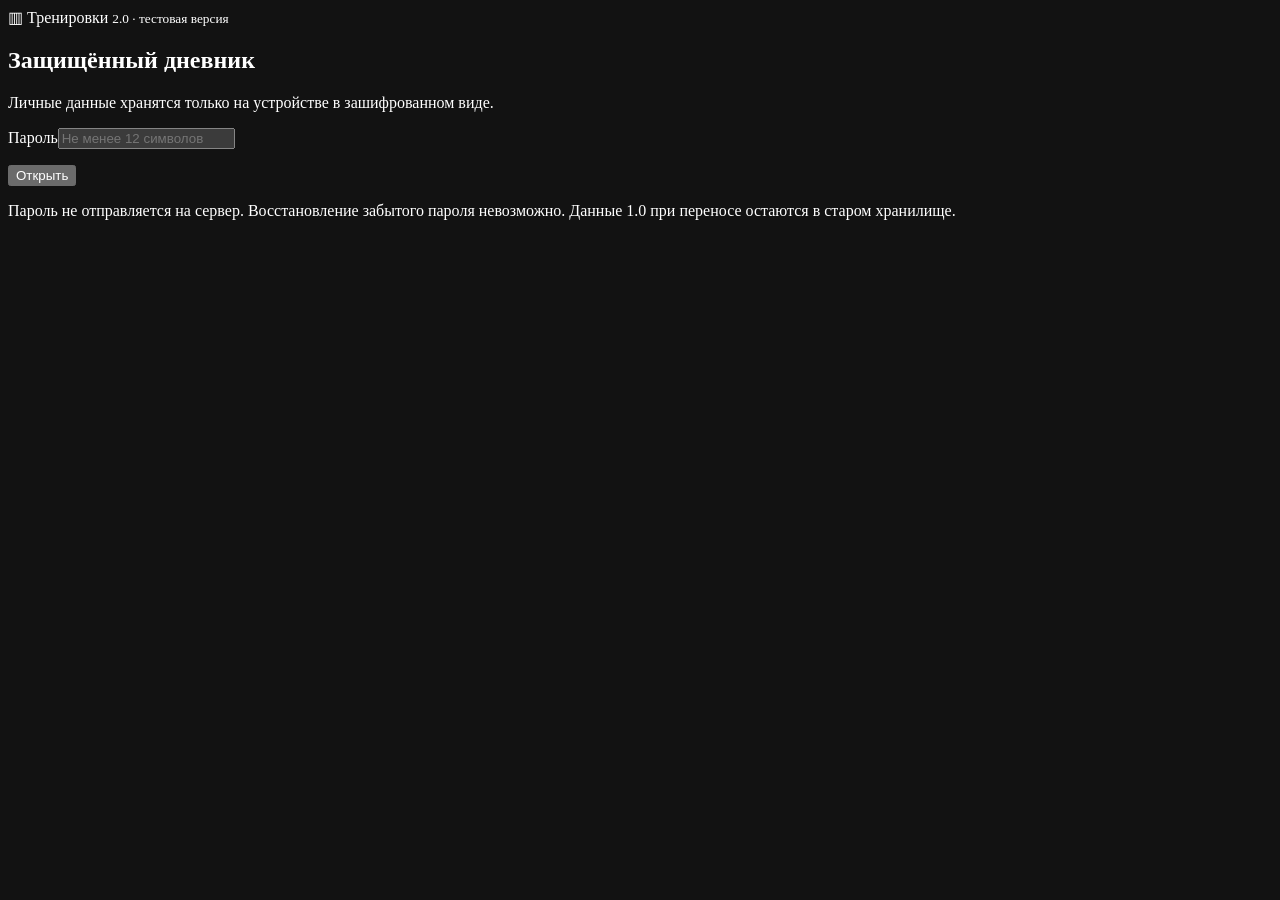
==== v2/index.html @ d279d719 "feat(v2): add v2/index.html" ====
<!DOCTYPE html><html lang="ru"><head>
<meta charset="utf-8"><meta name="viewport" content="width=device-width,initial-scale=1,viewport-fit=cover"><meta name="theme-color" content="#090a0c"><meta name="color-scheme" content="dark">
<meta name="description" content="Локальный зашифрованный дневник тренировок"><title>Тренировки 2.0 · Разработка</title>
<link rel="manifest" href="./manifest.webmanifest"><link rel="icon" type="image/svg+xml" href="./assets/icon.svg"><link rel="stylesheet" href="./style.css"></head>
<body>
<div id="auth" class="auth-screen"><section class="auth-card"><div class="brand"><span class="brand-icon">▥</span> Тренировки <small>2.0 · тестовая версия</small></div><h1 id="auth-title">Защищённый дневник</h1><p id="auth-desc" class="muted">Личные данные хранятся только на устройстве в зашифрованном виде.</p><form id="auth-form"><label>Пароль<input id="auth-pass" type="password" autocomplete="current-password" minlength="12" required placeholder="Не менее 12 символов"></label><label id="auth-confirm-wrap" hidden>Повтори пароль<input id="auth-confirm" type="password" autocomplete="new-password" minlength="12"></label><p class="error" id="auth-error" role="alert"></p><button id="auth-submit" class="primary" type="submit">Открыть</button></form><p class="footnote">Пароль не отправляется на сервер. Восстановление забытого пароля невозможно. Данные 1.0 при переносе остаются в старом хранилище.</p></section></div>
<div id="app" hidden><header class="appbar"><span class="brand"><span class="brand-icon">▥</span> Тренировки</span><span class="buildtag">v2 · dev</span></header><main id="panel"></main><nav id="tabs" aria-label="Разделы приложения">
<button data-tab="today"><span>⌂</span>Сегодня</button><button data-tab="calendar"><span>▦</span>Календарь</button><button data-tab="programs"><span>▱</span>Программы</button><button data-tab="progress"><span>▥</span>Прогресс</button><button data-tab="profile"><span>♙</span>Профиль</button></nav></div>
<dialog id="dialog" aria-labelledby="dialog-title"><div class="dialog-body"><button id="dialog-close" class="close" aria-label="Закрыть">×</button><h2 id="dialog-title"></h2><div id="dialog-content"></div></div></dialog>
<div class="toast" id="toast" role="status" aria-live="polite"></div><input type="file" id="backup-file" accept=".json,application/json" hidden>
<script type="module" src="./js/app.mjs"></script></body></html>
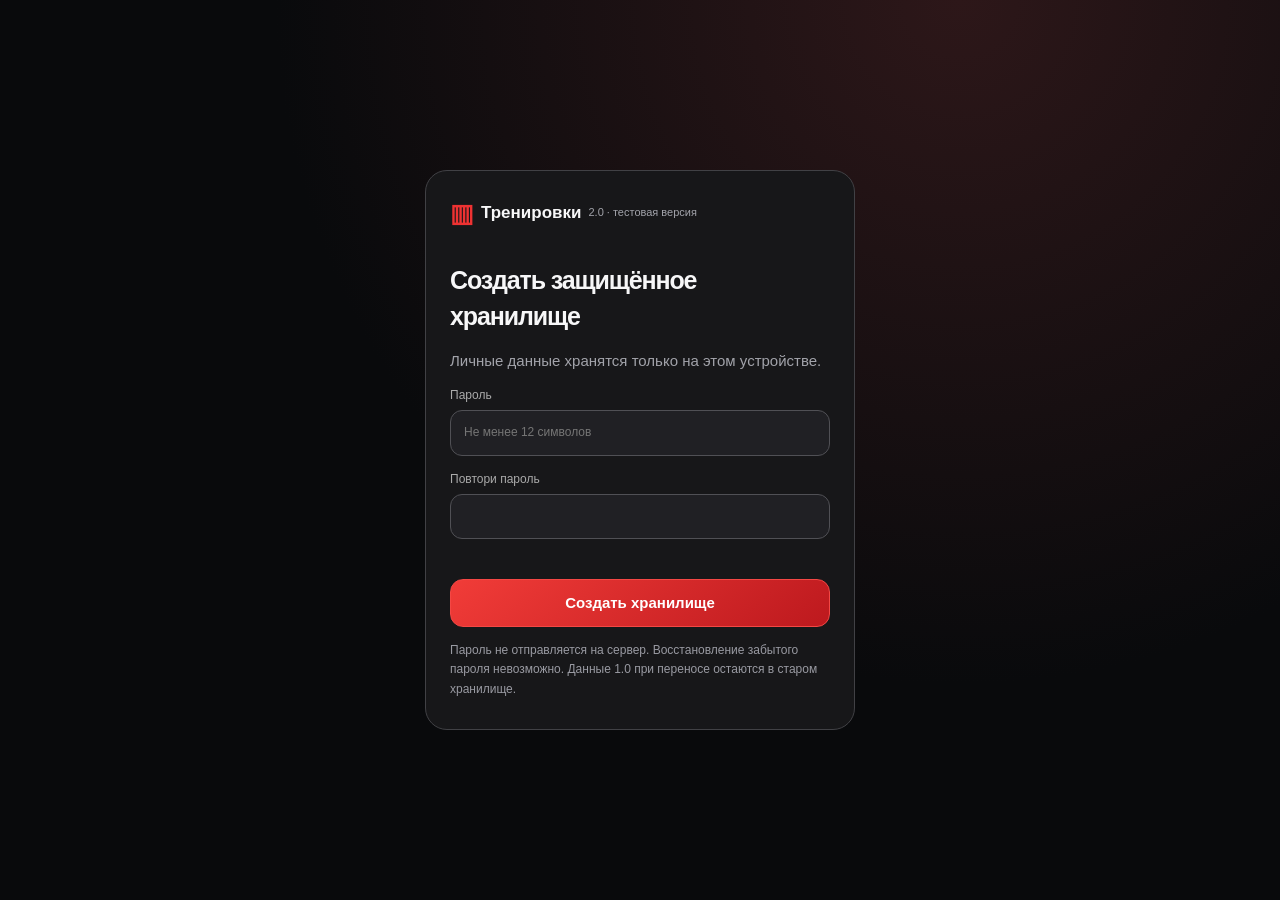
==== commit 47aeb70b: "feat(v2): prepare isolated HTTPS preview and iPhone icons (v2/index.html)" ====
--- a/v2/index.html
+++ b/v2/index.html
@@ -1,11 +1,11 @@
 <!DOCTYPE html><html lang="ru"><head>
 <meta charset="utf-8"><meta name="viewport" content="width=device-width,initial-scale=1,viewport-fit=cover"><meta name="theme-color" content="#090a0c"><meta name="color-scheme" content="dark">
 <meta name="description" content="Локальный зашифрованный дневник тренировок"><title>Тренировки 2.0 · Разработка</title>
-<link rel="manifest" href="./manifest.webmanifest"><link rel="icon" type="image/svg+xml" href="./assets/icon.svg"><link rel="stylesheet" href="./style.css"></head>
+<link rel="apple-touch-icon" href="./assets/icon-180.png"><link rel="manifest" href="./manifest.webmanifest"><link rel="icon" type="image/svg+xml" href="./assets/icon.svg"><link rel="stylesheet" href="./style.css"></head>
 <body>
-<div id="auth" class="auth-screen"><section class="auth-card"><div class="brand"><span class="brand-icon">▥</span> Тренировки <small>2.0 · тестовая версия</small></div><h1 id="auth-title">Защищённый дневник</h1><p id="auth-desc" class="muted">Личные данные хранятся только на устройстве в зашифрованном виде.</p><form id="auth-form"><label>Пароль<input id="auth-pass" type="password" autocomplete="current-password" minlength="12" required placeholder="Не менее 12 символов"></label><label id="auth-confirm-wrap" hidden>Повтори пароль<input id="auth-confirm" type="password" autocomplete="new-password" minlength="12"></label><p class="error" id="auth-error" role="alert"></p><button id="auth-submit" class="primary" type="submit">Открыть</button></form><p class="footnote">Пароль не отправляется на сервер. Восстановление забытого пароля невозможно. Данные 1.0 при переносе остаются в старом хранилище.</p></section></div>
+<div id="auth" class="auth-screen"><section class="auth-card"><div class="brand"><span class="brand-icon">▥</span> Тренировки <small>2.0 · тестовая версия</small></div><h1 id="auth-title">Защищённый дневник</h1><p id="auth-desc" class="muted">Личные данные хранятся только на устройстве в зашифрованном виде.</p><form id="auth-form"><label>Пароль<input id="auth-pass" type="password" autocomplete="current-password" minlength="12" required placeholder="Не менее 12 символов"></label><label id="auth-confirm-wrap" hidden>Повтори пароль<input id="auth-confirm" type="password" autocomplete="new-password" minlength="12"></label><p class="error" id="auth-error" role="alert"></p><button id="auth-submit" class="primary" type="submit">Открыть</button></form><button id="auth-import-v1" class="secondary" type="button" hidden>Перенести из зашифрованной копии 1.0</button><input type="file" id="auth-import-file" accept=".json,application/json" hidden><p class="footnote">Пароль не отправляется на сервер. Восстановление забытого пароля невозможно. Данные 1.0 при переносе остаются в старом хранилище.</p></section></div>
 <div id="app" hidden><header class="appbar"><span class="brand"><span class="brand-icon">▥</span> Тренировки</span><span class="buildtag">v2 · dev</span></header><main id="panel"></main><nav id="tabs" aria-label="Разделы приложения">
 <button data-tab="today"><span>⌂</span>Сегодня</button><button data-tab="calendar"><span>▦</span>Календарь</button><button data-tab="programs"><span>▱</span>Программы</button><button data-tab="progress"><span>▥</span>Прогресс</button><button data-tab="profile"><span>♙</span>Профиль</button></nav></div>
 <dialog id="dialog" aria-labelledby="dialog-title"><div class="dialog-body"><button id="dialog-close" class="close" aria-label="Закрыть">×</button><h2 id="dialog-title"></h2><div id="dialog-content"></div></div></dialog>
 <div class="toast" id="toast" role="status" aria-live="polite"></div><input type="file" id="backup-file" accept=".json,application/json" hidden>
-<script type="module" src="./js/app.mjs"></script></body></html>
+<script type="module" src="./js/app.mjs"></script></body></html>
--- a/v2/style.css
+++ b/v2/style.css
@@ -0,0 +1,22 @@
+:root{--bg:#090a0c;--surface:#151619;--surface2:#1d1e22;--border:#393a3f;--txt:#f7f7f8;--muted:#a2a3aa;--red:#ee3232;--red2:#bd171d;--good:#4dd18a;--amber:#ffcb58;--radius:18px;--safe:env(safe-area-inset-bottom,0px)}
+*{box-sizing:border-box}html{color-scheme:dark}body{margin:0;background:radial-gradient(ellipse at 75% -6%,#232429 0%,transparent 38%),var(--bg);color:var(--txt);font:15px/1.45 -apple-system,BlinkMacSystemFont,'Segoe UI',sans-serif}button,input,select,textarea{font:inherit;color:inherit}button{cursor:pointer}button,input,select,textarea{outline-offset:3px}button:focus-visible,input:focus-visible,select:focus-visible{outline:2px solid #ff6464}button:disabled{opacity:.48;cursor:default}a{color:#ff6161}h1{font-size:33px;letter-spacing:-.045em;margin:4px 0 16px}h2{font-size:22px;letter-spacing:-.028em;margin:0 0 14px}h3{font-size:17px;margin:0 0 10px}p{margin:6px 0}.muted{color:var(--muted)}.tiny{font-size:12px}.error{color:#ffa3a3;min-height:20px}.footnote{color:#999aa2;font-size:12px;line-height:1.6}.brand{font-size:17px;font-weight:800;display:inline-flex;align-items:center;gap:9px}.brand-icon{color:var(--red);font-size:25px;font-weight:950}.brand small{font-size:11px;color:var(--muted);font-weight:500}.appbar{max-width:850px;margin:auto;padding:calc(12px + env(safe-area-inset-top,0px)) 18px 3px;display:flex;align-items:center;justify-content:space-between}.buildtag{font-size:11px;color:#6c6d77;border:1px solid #33343a;border-radius:99px;padding:4px 8px}main{max-width:850px;margin:auto;padding:15px 16px calc(106px + var(--safe));min-height:80vh}.headrow,.between{display:flex;justify-content:space-between;align-items:center;gap:10px}.row{display:flex;align-items:center;gap:10px}.col{display:flex;flex-direction:column;gap:10px}.subhead{font-size:22px;font-weight:750;margin:22px 0 12px}.card{background:linear-gradient(160deg,rgba(34,35,40,.88),#111216);border:1px solid var(--border);border-radius:var(--radius);padding:16px;margin-bottom:12px;box-shadow:0 6px 22px #0002}.card.alert{border-color:#8c2527;background:linear-gradient(140deg,#2e1114,#190d10)}.card h3{margin:0 0 5px}.card .muted{font-size:13px}.primary,.secondary,.outline,.chip,.circle-btn{background:var(--surface2);border:1px solid #505159;border-radius:13px;padding:12px 15px;font-weight:650;min-height:44px;text-align:center}.primary{background:linear-gradient(140deg,#f13c38,#bd191e);border-color:#f44744;color:white}.secondary{background:linear-gradient(145deg,#25262a,#1a1b1e)}.outline{background:#241114;border-color:#bb3034;color:#ff6969}.danger{color:#ff8080}.wide{width:100%}.smallbtn{font-size:12px;min-height:36px;padding:7px 11px}.buttons{display:flex;gap:8px;align-items:center;flex-wrap:wrap}.buttons>*{flex:1}.chip{min-height:32px;padding:7px 12px;border-radius:30px;font-size:12px;font-weight:550;white-space:nowrap}.chip.active{background:var(--red2);border-color:var(--red);color:white}.chipwrap{display:flex;gap:7px;overflow-x:auto;padding:4px 0 10px;scrollbar-width:none}.chipwrap::-webkit-scrollbar{display:none}.badge{display:inline-block;border:1px solid #45464a;border-radius:30px;padding:4px 8px;font-size:11px;color:#ccc;white-space:nowrap}.badge.completed{border-color:#236f50;color:#70e7ac}.badge.partial{border-color:#8f691f;color:#ffda83}.badge.in_progress{border-color:#a32430;color:#ff8b89}.badge.missed{color:#ddd}.badge.planned{color:#aaa}.badge.legacy{color:#f4bd75}.dot{display:inline-block;width:7px;height:7px;border-radius:50%;background:#888;margin:1px}.dot.completed{background:var(--good)}.dot.partial{background:var(--amber)}.dot.in_progress{background:var(--red)}.dot.missed{background:#7c7e86}.dot.planned{background:#c0c0c5}.dot.legacy{background:#aa91e8}.data{font-weight:800;font-size:25px}.red{color:#ff4545}.green{color:var(--good)}.mini{font-size:11px;color:var(--muted)}.metric-grid{display:grid;grid-template-columns:repeat(2,minmax(0,1fr));gap:9px}.metric{background:#191a1e;border:1px solid #303138;border-radius:13px;padding:12px}.metric .data{font-size:23px}.progressbar{height:8px;background:#3c3c41;border-radius:99px;overflow:hidden;margin:11px 0}.progressbar i{display:block;height:100%;background:linear-gradient(90deg,#db2027,#ff5148);border-radius:99px}.workout-card{display:grid;gap:9px}.workout-title{font-size:17px;font-weight:800}.workout-top{display:flex;gap:9px;align-items:flex-start;justify-content:space-between}.workout-top>div{min-width:0}.hr{height:1px;background:#393a3e;margin:12px 0}.calendar-grid{display:grid;grid-template-columns:repeat(7,minmax(0,1fr));gap:5px}.calday{border:1px solid transparent;background:transparent;border-radius:11px;min-height:56px;padding:6px 0;display:flex;flex-direction:column;align-items:center;gap:4px;font-weight:600}.calday.today{border-color:#7e3131}.calday.selected{background:#3b1618;border-color:var(--red)}.calday.outside{opacity:.34}.caldots{white-space:nowrap;line-height:8px}.caldots .dot{width:5px;height:5px;margin:0 1px}.calweekday{font-size:12px;color:#a2a2aa;text-align:center;padding:8px 0}.calendar-toolbar{display:flex;align-items:center;justify-content:space-between;gap:7px;margin-bottom:10px}.week-label{font-size:15px;font-weight:750}.calnav{width:39px;min-width:39px;padding:5px;font-size:23px}.formgrid{display:grid;grid-template-columns:repeat(2,minmax(0,1fr));gap:10px}.field{display:flex;flex-direction:column;gap:5px;margin-bottom:10px;font-size:12px;color:var(--muted)}.field input,.field select,.field textarea,textarea,input[type='search']{display:block;background:#191a1e;border:1px solid #484951;border-radius:11px;padding:12px;color:var(--txt);width:100%;min-width:0}.field textarea{min-height:73px}.field input[type='checkbox']{width:auto}.seg{display:flex;background:#191a1e;border:1px solid var(--border);border-radius:13px;padding:3px;gap:3px}.seg button{flex:1;border:0;background:transparent;padding:9px;color:#babac0;border-radius:10px}.seg button.active{background:var(--red2);color:white}.exercise-row{padding:12px;background:#1b1c20;border-radius:13px;border:1px solid #38393c;margin:8px 0}.exercise-row summary{cursor:pointer;font-weight:750;list-style:none;display:flex;justify-content:space-between;align-items:center;gap:8px}.exercise-row summary::-webkit-details-marker{display:none}.setrow{display:grid;grid-template-columns:28px 1fr 1fr;gap:10px;align-items:center;padding:9px 0;border-bottom:1px solid #39393f}.setrow:last-child{border:0}.setrow input[type='checkbox']{appearance:none;width:25px;height:25px;border:2px solid #777;border-radius:50%;margin:0}.setrow input[type='checkbox']:checked{background:var(--red);border-color:var(--red)}.setrow input[type='checkbox']:checked:before{content:'✓';color:white;font-size:17px;display:block;text-align:center;line-height:22px}.setrow input[type=number]{width:100%;min-width:0;border:1px solid #49494d;border-radius:9px;background:#24252a;padding:8px}.rating{width:100%;accent-color:var(--red)}.rating-wrap{border:1px solid #33353a;background:#191a1f;border-radius:13px;padding:11px 14px;margin:9px 0}.rating-wrap .between{font-size:13px}.rating-wrap output{color:#ff6868;font-weight:800}.auth-screen{min-height:100dvh;display:grid;place-items:center;padding:20px;background:radial-gradient(circle at 75% 0,#2d1719,#090a0c 52%)}.auth-card{width:min(430px,100%);background:#171719;border:1px solid #414145;border-radius:22px;padding:24px}.auth-card h1{font-size:25px;margin-top:30px}.auth-card label{font-size:12px;color:#aaa;display:block;margin-top:15px}.auth-card input{display:block;background:#202024;color:white;border:1px solid #505055;border-radius:12px;padding:13px;width:100%;margin-top:6px}.auth-card .primary{width:100%;margin:8px 0}.auth-card .brand{gap:7px}.auth-card .brand small{margin-left:auto}.toast{position:fixed;z-index:21;bottom:calc(84px + var(--safe));left:50%;transform:translateX(-50%);border-radius:10px;background:#36363a;color:white;padding:11px 16px;max-width:92vw;min-width:200px;text-align:center;font-size:13px;opacity:0;pointer-events:none;transition:opacity .2s;box-shadow:0 12px 40px #000c}.toast.show{opacity:1}#tabs{position:fixed;bottom:0;left:0;right:0;display:flex;justify-content:space-around;max-width:850px;margin:auto;border-top:1px solid #36373c;background:rgba(15,15,17,.96);padding:9px 2px calc(9px + var(--safe));z-index:10;backdrop-filter:blur(18px)}#tabs button{border:0;background:none;color:#aaa;display:flex;flex-direction:column;align-items:center;gap:2px;font-size:10px;padding:0 4px;min-width:54px;min-height:48px}#tabs button span{font-size:25px;line-height:26px}#tabs button.active{color:#ff5151}#dialog{border:1px solid #45464b;border-radius:19px;padding:0;background:#16171a;color:white;width:min(500px,calc(100% - 24px));max-height:min(85dvh,850px);box-shadow:0 30px 80px #000c}#dialog::backdrop{background:#000b;backdrop-filter:blur(2px)}.dialog-body{padding:22px 18px;overflow:auto;max-height:85dvh}.dialog-body h2{padding-right:38px}.close{position:absolute;top:10px;right:12px;font-size:27px;color:#aaa;background:transparent;border:none;padding:6px 10px}.warning{padding:12px;background:#331e17;border:1px solid #7a4a29;border-radius:12px;font-size:12px;color:#f6cfb7}.actions-edge{display:flex;gap:8px;justify-content:space-between;margin:17px 0 8px}.list{display:flex;flex-direction:column;gap:7px}.list-item{background:#1c1d20;border:1px solid #3c3d43;border-radius:13px;padding:12px}.linkbtn{color:#ff6060;background:none;border:0;padding:6px;text-decoration:underline}.pillset{display:flex;gap:6px;flex-wrap:wrap}.chart{width:100%;height:130px}.chart polyline{fill:none;stroke:#ff4545;stroke-width:3;stroke-linejoin:round;stroke-linecap:round}.chart circle{fill:#ff4545}.chart line{stroke:#3b3c41;stroke-dasharray:4 5}.empty{padding:20px;text-align:center;border:1px dashed #3e3f44;border-radius:14px;color:#999}.session-nav{position:sticky;bottom:calc(70px + var(--safe));padding:12px 0 6px;background:linear-gradient(transparent,#090a0c 20%);z-index:2}
+@media(min-width:600px){main{padding:22px 24px 115px}.metric-grid{grid-template-columns:repeat(4,1fr)}.calday{min-height:74px}}@media(max-width:370px){.appbar{padding-left:13px;padding-right:13px}main{padding-left:12px;padding-right:12px}#tabs button{min-width:47px}.chip{font-size:11px}.calendar-grid{gap:2px}.calday{min-height:50px}.workout-title{font-size:15px}}
+[hidden]{display:none!important}
+
+/* v2 progress detail and comparison views */
+.table-scroll{max-width:100%;overflow-x:auto;margin-top:12px;border:1px solid var(--border);border-radius:12px}
+table.comparison{border-collapse:collapse;min-width:450px;width:100%;font-size:12px}
+.comparison th,.comparison td{border-bottom:1px solid #393a3d;padding:11px 9px;text-align:left;white-space:nowrap}
+.comparison thead{background:#25262a;color:#e7e7e9}
+.comparison th:first-child{position:sticky;left:0;background:#242427;min-width:115px}
+.comparison tbody th:first-child{background:#1b1c20;font-weight:600}
+.pain-legend{display:flex;gap:20px;flex-wrap:wrap;color:#d2d3d7;font-size:11px;margin:7px 0 4px}
+.pain-legend span:first-child{color:#fc5e60}
+.pain-legend span:last-child{color:#efbc5c}
+.chart line.before-line{stroke:#fc5e60;stroke-width:2.5;stroke-dasharray:none}
+.chart line.after-line{stroke:#efbc5c;stroke-width:2.5;stroke-dasharray:none}
+.chart circle.before-line{fill:#fc5e60}
+.chart circle.after-line{fill:#efbc5c}
+.pain-chart{height:150px}
+
+.setrow.simple{grid-template-columns:28px 1fr}.setrow.simple span{padding:6px 2px}.week-picks{border:1px solid var(--border);border-radius:12px;max-height:240px;overflow-y:auto;margin:12px 0;padding:8px}.week-picks legend{padding:0 6px;color:var(--muted);font-size:12px}.week-picks input{accent-color:var(--red)}
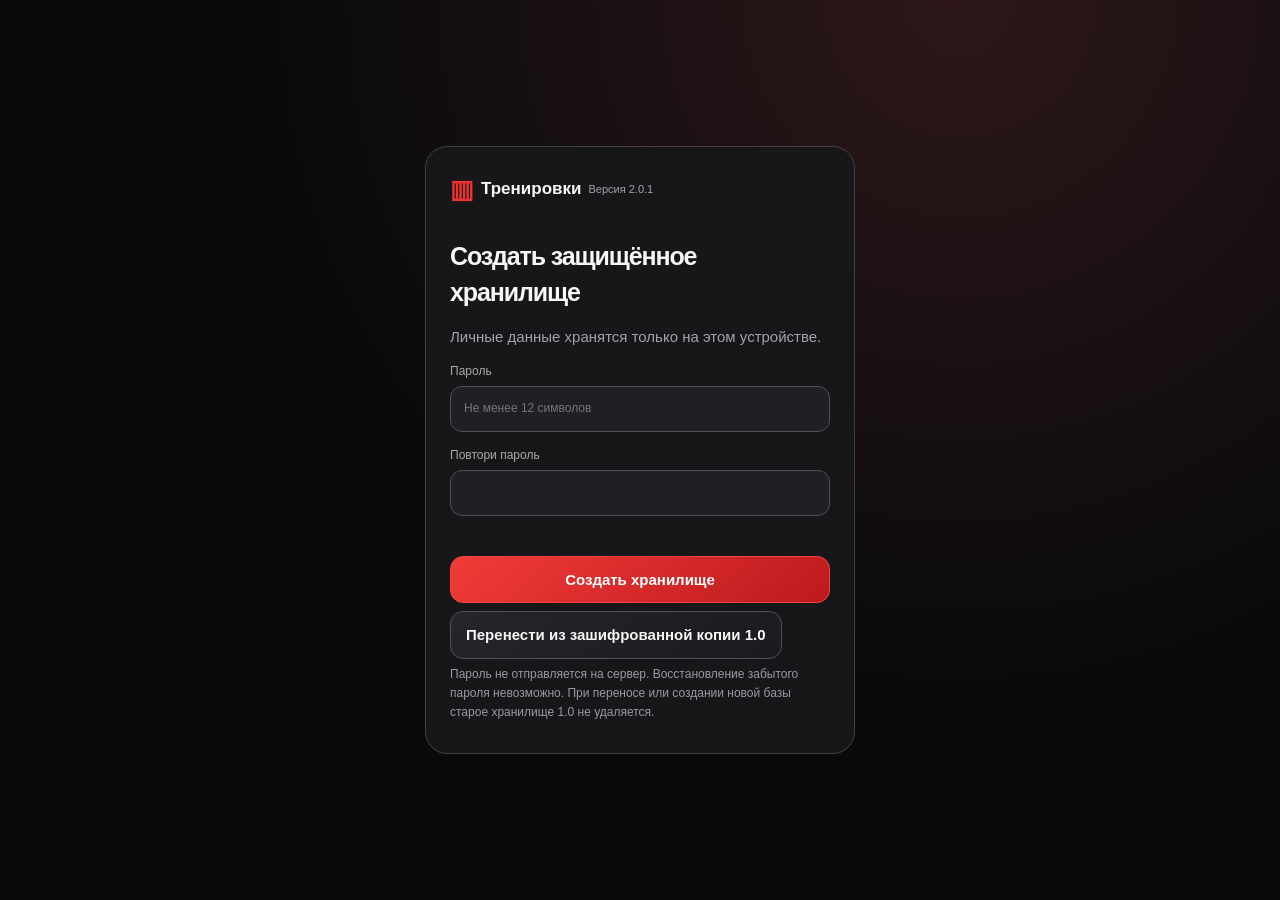
==== commit f821a3e0: "fix(v2): mobile layout, one-off exercise editor, completed workout corrections, starter library" ====
--- a/v2/index.html
+++ b/v2/index.html
@@ -1,10 +1,10 @@
 <!DOCTYPE html><html lang="ru"><head>
 <meta charset="utf-8"><meta name="viewport" content="width=device-width,initial-scale=1,viewport-fit=cover"><meta name="theme-color" content="#090a0c"><meta name="color-scheme" content="dark">
-<meta name="description" content="Локальный зашифрованный дневник тренировок"><title>Тренировки 2.0 · Разработка</title>
+<meta name="description" content="Локальный зашифрованный дневник тренировок"><title>Тренировки 2.0</title>
 <link rel="apple-touch-icon" href="./assets/icon-180.png"><link rel="manifest" href="./manifest.webmanifest"><link rel="icon" type="image/svg+xml" href="./assets/icon.svg"><link rel="stylesheet" href="./style.css"></head>
 <body>
-<div id="auth" class="auth-screen"><section class="auth-card"><div class="brand"><span class="brand-icon">▥</span> Тренировки <small>2.0 · тестовая версия</small></div><h1 id="auth-title">Защищённый дневник</h1><p id="auth-desc" class="muted">Личные данные хранятся только на устройстве в зашифрованном виде.</p><form id="auth-form"><label>Пароль<input id="auth-pass" type="password" autocomplete="current-password" minlength="12" required placeholder="Не менее 12 символов"></label><label id="auth-confirm-wrap" hidden>Повтори пароль<input id="auth-confirm" type="password" autocomplete="new-password" minlength="12"></label><p class="error" id="auth-error" role="alert"></p><button id="auth-submit" class="primary" type="submit">Открыть</button></form><button id="auth-import-v1" class="secondary" type="button" hidden>Перенести из зашифрованной копии 1.0</button><input type="file" id="auth-import-file" accept=".json,application/json" hidden><p class="footnote">Пароль не отправляется на сервер. Восстановление забытого пароля невозможно. Данные 1.0 при переносе остаются в старом хранилище.</p></section></div>
-<div id="app" hidden><header class="appbar"><span class="brand"><span class="brand-icon">▥</span> Тренировки</span><span class="buildtag">v2 · dev</span></header><main id="panel"></main><nav id="tabs" aria-label="Разделы приложения">
+<div id="auth" class="auth-screen"><section class="auth-card"><div class="brand"><span class="brand-icon">▥</span> Тренировки <small>Версия 2.0.1</small></div><h1 id="auth-title">Защищённый дневник</h1><p id="auth-desc" class="muted">Личные данные хранятся только на устройстве в зашифрованном виде.</p><form id="auth-form"><label>Пароль<input id="auth-pass" type="password" autocomplete="current-password" minlength="12" required placeholder="Не менее 12 символов"></label><label id="auth-confirm-wrap" hidden>Повтори пароль<input id="auth-confirm" type="password" autocomplete="new-password" minlength="12"></label><p class="error" id="auth-error" role="alert"></p><button id="auth-submit" class="primary" type="submit">Открыть</button></form><button id="auth-start-fresh" class="secondary" type="button" hidden>Начать с чистой базы 2.0</button><button id="auth-import-v1" class="secondary" type="button" hidden>Перенести из зашифрованной копии 1.0</button><input type="file" id="auth-import-file" accept=".json,application/json" hidden><p class="footnote">Пароль не отправляется на сервер. Восстановление забытого пароля невозможно. При переносе или создании новой базы старое хранилище 1.0 не удаляется.</p></section></div>
+<div id="app" hidden><header class="appbar"><span class="brand"><span class="brand-icon">▥</span> Тренировки</span><span class="buildtag">v2.0.1</span></header><main id="panel"></main><nav id="tabs" aria-label="Разделы приложения">
 <button data-tab="today"><span>⌂</span>Сегодня</button><button data-tab="calendar"><span>▦</span>Календарь</button><button data-tab="programs"><span>▱</span>Программы</button><button data-tab="progress"><span>▥</span>Прогресс</button><button data-tab="profile"><span>♙</span>Профиль</button></nav></div>
 <dialog id="dialog" aria-labelledby="dialog-title"><div class="dialog-body"><button id="dialog-close" class="close" aria-label="Закрыть">×</button><h2 id="dialog-title"></h2><div id="dialog-content"></div></div></dialog>
 <div class="toast" id="toast" role="status" aria-live="polite"></div><input type="file" id="backup-file" accept=".json,application/json" hidden>
--- a/v2/style.css
+++ b/v2/style.css
@@ -19,4 +19,30 @@
 .chart circle.after-line{fill:#efbc5c}
 .pain-chart{height:150px}
 
-.setrow.simple{grid-template-columns:28px 1fr}.setrow.simple span{padding:6px 2px}.week-picks{border:1px solid var(--border);border-radius:12px;max-height:240px;overflow-y:auto;margin:12px 0;padding:8px}.week-picks legend{padding:0 6px;color:var(--muted);font-size:12px}.week-picks input{accent-color:var(--red)}+.setrow.simple{grid-template-columns:28px 1fr}.setrow.simple span{padding:6px 2px}.week-picks{border:1px solid var(--border);border-radius:12px;max-height:240px;overflow-y:auto;margin:12px 0;padding:8px}.week-picks legend{padding:0 6px;color:var(--muted);font-size:12px}.week-picks input{accent-color:var(--red)}
+
+/* v2.0.1 — narrow iPhone layouts and consistent action spacing */
+html, body { max-width:100%; }
+body { overflow-x:clip; }
+main, #panel, .card, .dialog-body, #modal-form, .field, .formgrid, .formgrid>*, .buttons, .buttons>* { min-width:0; max-width:100%; }
+.field { width:100%; }
+.field input, .field select, .field textarea, .auth-card input,
+input[type="date"], input[type="datetime-local"] { box-sizing:border-box; min-width:0; max-width:100%; width:100%; }
+/* Safari assigns date inputs a large intrinsic width unless min-width is cleared on all parents. */
+input[type="date"], input[type="datetime-local"] { -webkit-min-logical-width:0; }
+#dialog { box-sizing:border-box; max-width:calc(100vw - 24px); }
+#modal-form { overflow-wrap:anywhere; }
+.today-actions { display:grid; grid-template-columns:repeat(2,minmax(0,1fr)); gap:10px; align-items:stretch; margin-top:16px; }
+.today-actions>button { width:100%; min-width:0; min-height:48px; white-space:normal; overflow-wrap:normal; }
+.progress-actions { margin:8px 0 18px; }
+.progress-actions+ .card, .progress-actions+ section.card { margin-top:5px; }
+.oneoff-row { margin:10px 0; }
+.oneoff-row .between { margin-bottom:10px; }
+.oneoff-add { margin:8px 0 14px; }
+.add-session-exercise { margin:12px 0 16px; }
+@media (max-width:370px){
+ .today-actions { gap:8px; }
+ .today-actions>button { padding:10px 8px; font-size:13px; }
+ .formgrid { gap:8px; }
+ .dialog-body { padding:18px 12px; }
+}
